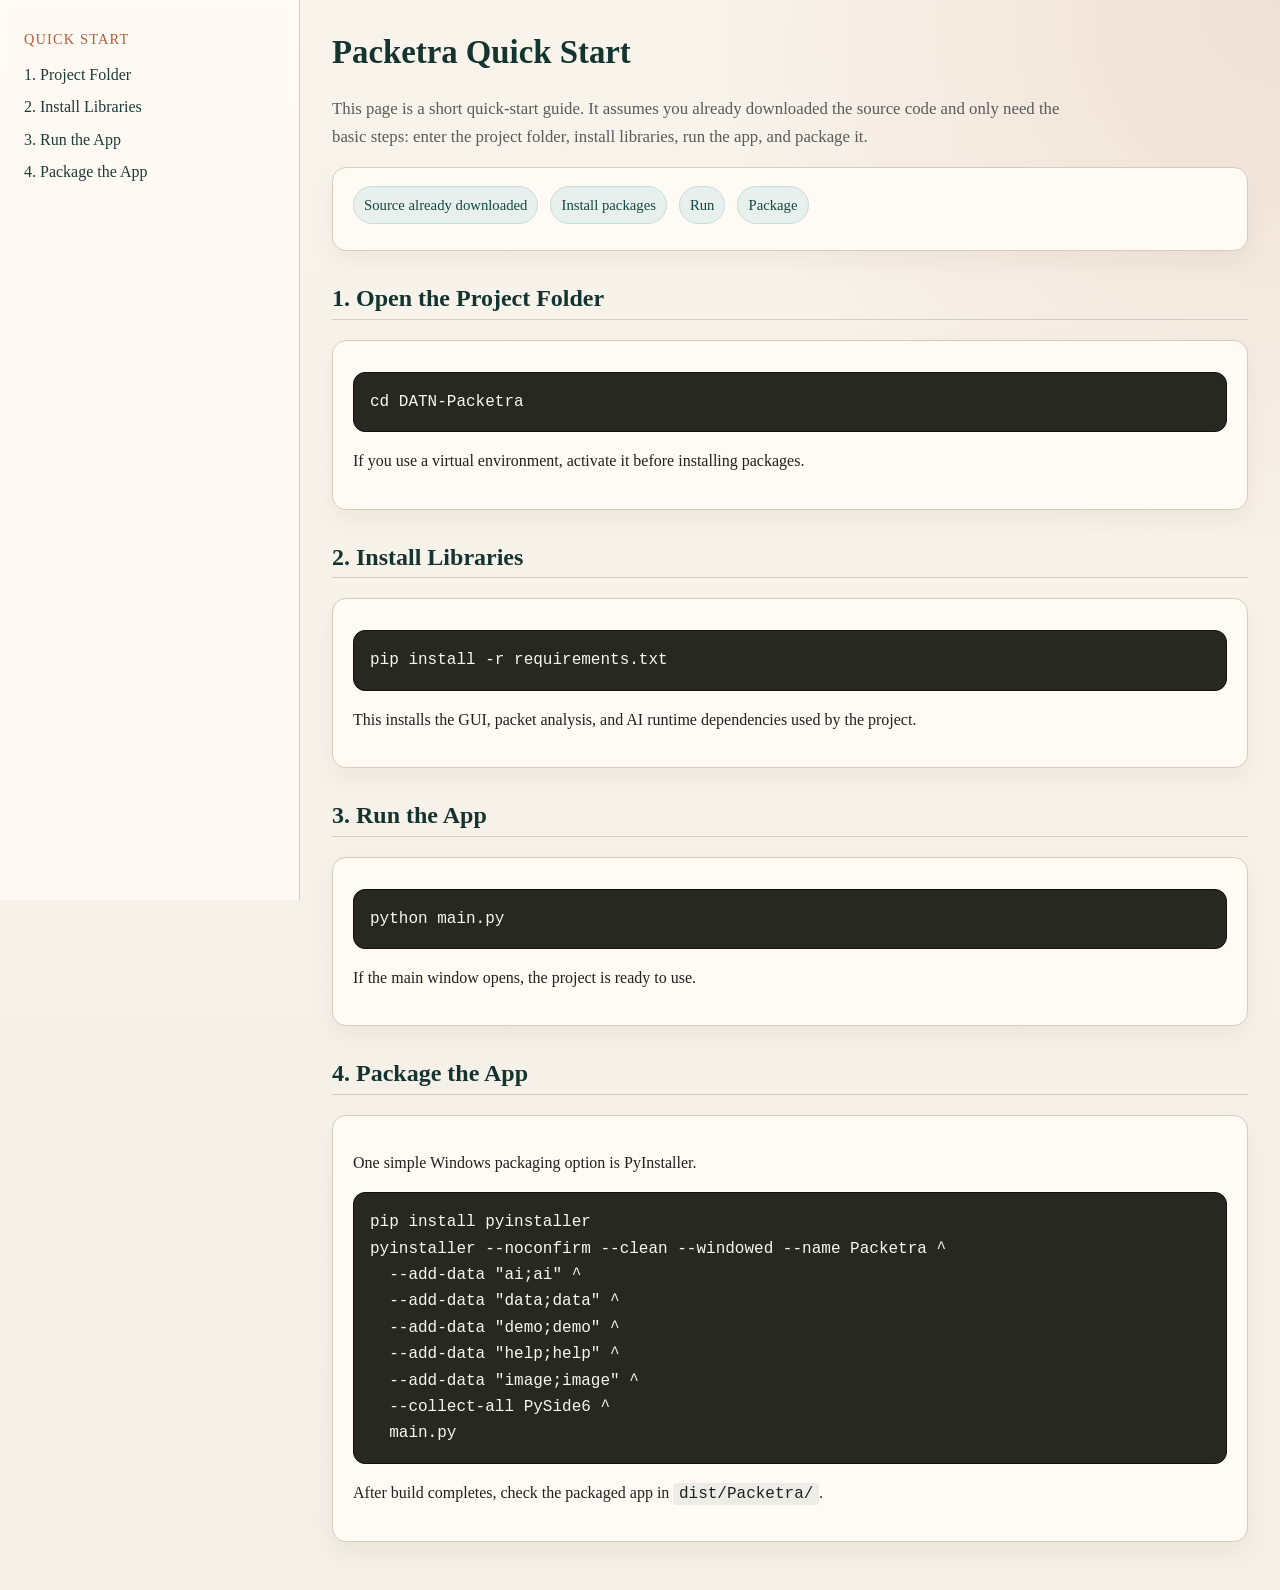
==== README.html @ d5e44417 "Done 99.9%" ====
<!DOCTYPE html>
<html lang="en">
<head>
  <meta charset="UTF-8">
  <meta name="viewport" content="width=device-width, initial-scale=1.0">
  <title>Packetra Quick Start</title>
  <style>
    :root {
      --bg: #f4efe7;
      --panel: #fffaf3;
      --ink: #202020;
      --muted: #5a5a5a;
      --line: #d8cdbd;
      --accent: #125b50;
      --accent-2: #b85c38;
      --code: #272822;
      --code-ink: #f8f8f2;
    }
    * { box-sizing: border-box; }
    body {
      margin: 0;
      font-family: Georgia, "Times New Roman", serif;
      color: var(--ink);
      background:
        radial-gradient(circle at top right, rgba(184,92,56,0.12), transparent 28%),
        linear-gradient(180deg, #f8f3eb 0%, var(--bg) 100%);
      line-height: 1.65;
    }
    .layout {
      display: grid;
      grid-template-columns: 300px 1fr;
      min-height: 100vh;
    }
    aside {
      position: sticky;
      top: 0;
      align-self: start;
      height: 100vh;
      overflow: auto;
      padding: 28px 24px;
      border-right: 1px solid var(--line);
      background: rgba(255,250,243,0.92);
      backdrop-filter: blur(6px);
    }
    main {
      padding: 32px;
      max-width: 980px;
    }
    h1, h2, h3 {
      line-height: 1.25;
      color: #14342f;
    }
    h1 {
      font-size: 2.05rem;
      margin-top: 0;
    }
    h2 {
      margin-top: 2rem;
      padding-bottom: 0.35rem;
      border-bottom: 1px solid var(--line);
    }
    .lead {
      font-size: 1.05rem;
      color: var(--muted);
      max-width: 760px;
    }
    .card {
      background: var(--panel);
      border: 1px solid var(--line);
      border-radius: 14px;
      padding: 18px 20px;
      margin: 16px 0;
      box-shadow: 0 10px 24px rgba(50, 40, 20, 0.05);
    }
    code {
      font-family: Consolas, "Courier New", monospace;
      background: rgba(18,91,80,0.08);
      padding: 0.12rem 0.35rem;
      border-radius: 4px;
    }
    pre {
      overflow: auto;
      padding: 16px;
      border-radius: 12px;
      background: var(--code);
      color: var(--code-ink);
      border: 1px solid #111;
    }
    pre code {
      background: transparent;
      padding: 0;
      color: inherit;
    }
    .toc-title {
      font-size: 0.9rem;
      letter-spacing: 0.08em;
      text-transform: uppercase;
      color: var(--accent-2);
      margin-bottom: 10px;
    }
    .toc {
      list-style: none;
      padding: 0;
      margin: 0;
    }
    .toc li {
      margin: 6px 0;
    }
    .toc a {
      color: #1d3b36;
      text-decoration: none;
    }
    .toc a:hover {
      text-decoration: underline;
    }
    .badge {
      display: inline-block;
      margin-right: 8px;
      margin-bottom: 8px;
      padding: 6px 10px;
      border-radius: 999px;
      background: #e8f0ee;
      border: 1px solid #c7ddd8;
      color: #154740;
      font-size: 0.92rem;
    }
    @media (max-width: 960px) {
      .layout {
        grid-template-columns: 1fr;
      }
      aside {
        position: static;
        height: auto;
        border-right: none;
        border-bottom: 1px solid var(--line);
      }
      main {
        padding: 22px;
      }
    }
  </style>
</head>
<body>
  <div class="layout">
    <aside>
      <div class="toc-title">Quick Start</div>
      <ul class="toc">
        <li><a href="#start">1. Project Folder</a></li>
        <li><a href="#install">2. Install Libraries</a></li>
        <li><a href="#run">3. Run the App</a></li>
        <li><a href="#package">4. Package the App</a></li>
      </ul>
    </aside>
    <main>
      <h1>Packetra Quick Start</h1>
      <p class="lead">
        This page is a short quick-start guide. It assumes you already downloaded the source code and only need the basic steps: enter the project folder, install libraries, run the app, and package it.
      </p>

      <div class="card">
        <span class="badge">Source already downloaded</span>
        <span class="badge">Install packages</span>
        <span class="badge">Run</span>
        <span class="badge">Package</span>
      </div>

      <h2 id="start">1. Open the Project Folder</h2>
      <div class="card">
        <pre><code>cd DATN-Packetra</code></pre>
        <p>If you use a virtual environment, activate it before installing packages.</p>
      </div>

      <h2 id="install">2. Install Libraries</h2>
      <div class="card">
        <pre><code>pip install -r requirements.txt</code></pre>
        <p>This installs the GUI, packet analysis, and AI runtime dependencies used by the project.</p>
      </div>

      <h2 id="run">3. Run the App</h2>
      <div class="card">
        <pre><code>python main.py</code></pre>
        <p>If the main window opens, the project is ready to use.</p>
      </div>

      <h2 id="package">4. Package the App</h2>
      <div class="card">
        <p>One simple Windows packaging option is PyInstaller.</p>
        <pre><code>pip install pyinstaller
pyinstaller --noconfirm --clean --windowed --name Packetra ^
  --add-data "ai;ai" ^
  --add-data "data;data" ^
  --add-data "demo;demo" ^
  --add-data "help;help" ^
  --add-data "image;image" ^
  --collect-all PySide6 ^
  main.py</code></pre>
        <p>After build completes, check the packaged app in <code>dist/Packetra/</code>.</p>
      </div>
    </main>
  </div>
</body>
</html>
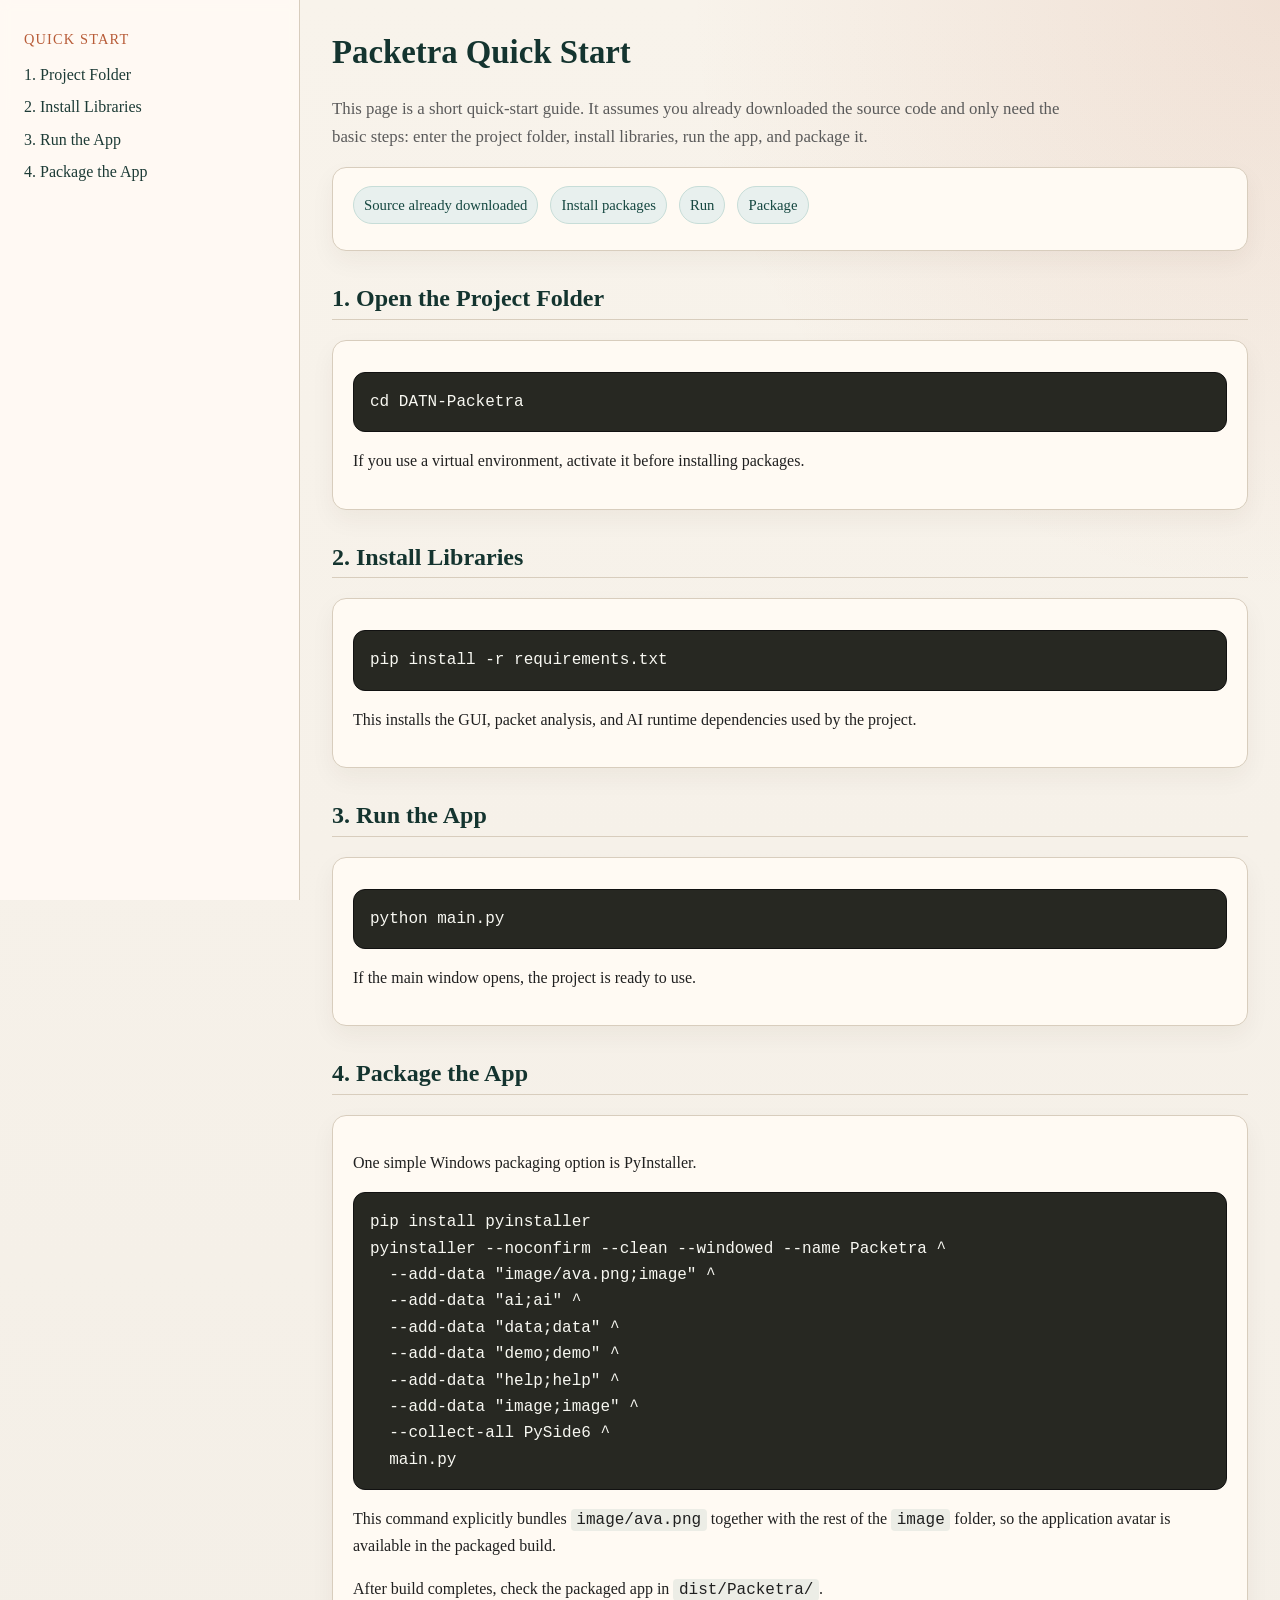
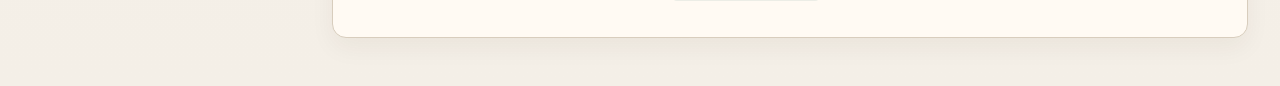
==== commit accadcd4: "Done 99.9928%" ====
--- a/README.html
+++ b/README.html
@@ -187,6 +187,7 @@
         <p>One simple Windows packaging option is PyInstaller.</p>
         <pre><code>pip install pyinstaller
 pyinstaller --noconfirm --clean --windowed --name Packetra ^
+  --add-data "image/ava.png;image" ^
   --add-data "ai;ai" ^
   --add-data "data;data" ^
   --add-data "demo;demo" ^
@@ -194,6 +195,7 @@
   --add-data "image;image" ^
   --collect-all PySide6 ^
   main.py</code></pre>
+        <p>This command explicitly bundles <code>image/ava.png</code> together with the rest of the <code>image</code> folder, so the application avatar is available in the packaged build.</p>
         <p>After build completes, check the packaged app in <code>dist/Packetra/</code>.</p>
       </div>
     </main>
